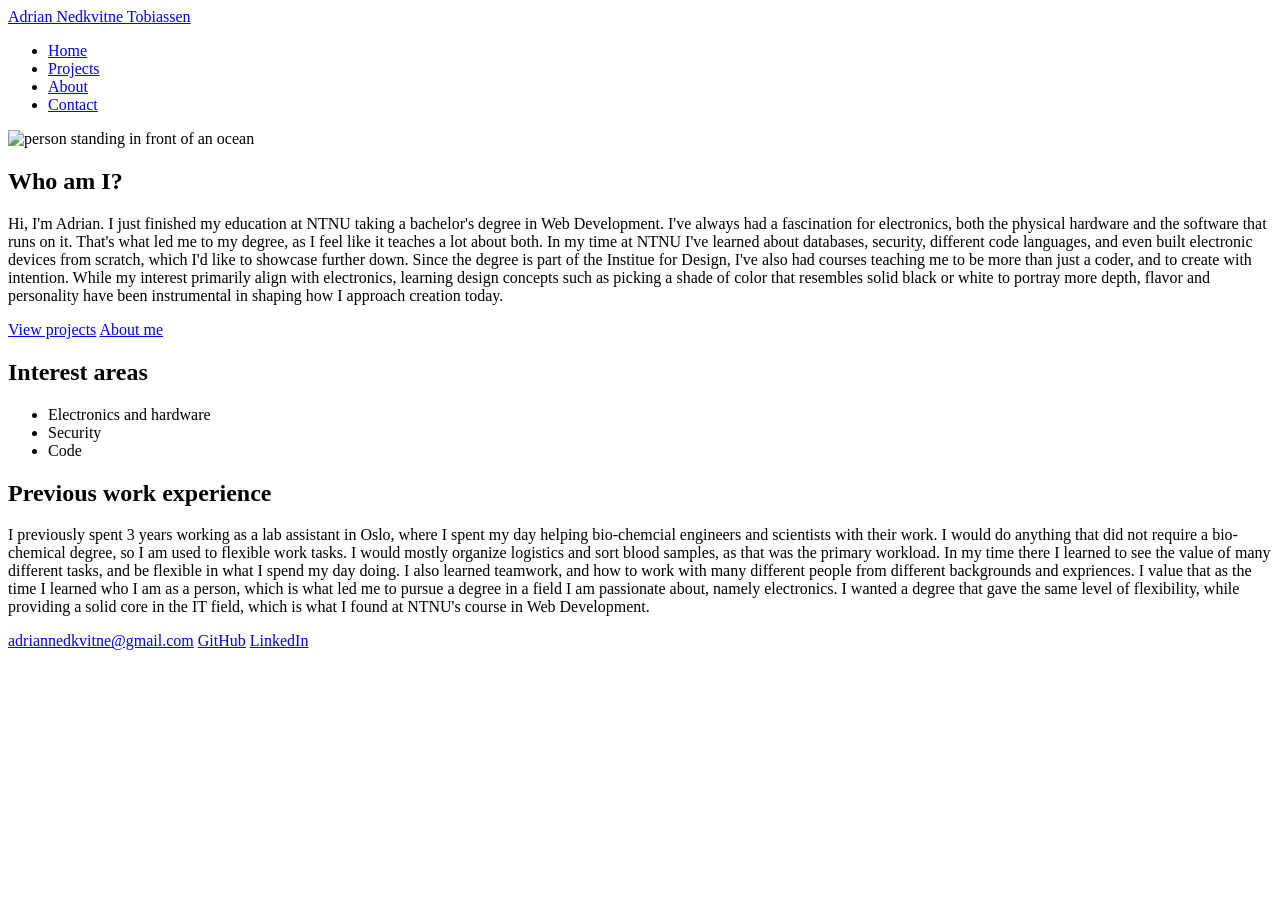
==== index.html @ 921c43de "Update index.html" ====
<!DOCTYPE html>
<html lang="en">

<head>
    <meta charset="UTF-8">
    <meta name="viewport" content="width=device-width, initial-scale=1.0">
    <title>Home</title>
    <meta name="description" content="Portfolio showcasing projects in electronics and web development" />
    <link rel="stylesheet" href="styles/styles.css">
    <script src="scripts/script.js" defer></script>
</head>

<body>
    <header>
        <div class="">
            <a class="portfolio-title" href="index.html">Adrian Nedkvitne Tobiassen</a>

            <nav class="portfolio-nav" aria-label="Main navigation">
                <ul class="nav-list">
                    <li><a class="nav-link active" href="index.html" aria-current="page">Home</a></li>
                    <li><a class="nav-link" href="projects.html">Projects</a></li>
                    <li><a class="nav-link" href="about.html">About</a></li>
                    <li><a class="nav-link" href="contact.html">Contact</a></li>
                </ul>
            </nav>
        </div>
    </header>


    <main>
        <section class="heading section">
            <div class="container heading-grid">
                <div class="heading-content">
                    <div class="heading-card-profile">
                        <img src="images/profile.jpg" alt="person standing in front of an ocean"
                            class="profile-image" />
                    </div>

                    <div class="heading-card-info">
                        <p class="heading-intro"></p>
                        <h1>Who am I?</h1>
                        <p class="heading-text">
                            Hi, I'm Adrian. I just finished my education at NTNU taking a bachelor's degree in Web Development. 
                            I've always had a fascination for electronics, both the physical hardware and the software that runs on it. 
                            That's what led me to my degree, as I feel like it teaches a lot about both. In my time at NTNU I've learned about databases, security, different code languages, and even built electronic devices from scratch, which I'd like to showcase further down.
                            Since the degree is part of the Institue for Design, I've also had courses teaching me to be more than just a coder, and to create with intention. 
                            While my interest primarily align with electronics, learning design concepts such as picking a shade of color that resembles solid black or white to portray more depth,
                             flavor and personality have been instrumental in shaping how I approach creation today.
                        </p>

                        <div class="heading-card-buttons">
                            <a class="button button-primary" href="projects.html">View projects</a>
                            <a class="button button-secondary" href="about.html">About me</a>
                        </div>
                    </div>
                </div>

                <aside class="heading-panel" aria-label="Interest areas">
                    <h2 class="panel-title">Interest areas</h2>
                    <ul class="panel-list">
                        <li>Electronics and hardware</li>
                        <li>Security</li>
                        <li>Code</li>
                    </ul>
                </aside>
            </div>
        </section>

    </main>

    <section>
        <h1>Previous work experience</h1>
        <p>
            I previously spent 3 years working as a lab assistant in Oslo, where I spent my day helping bio-chemcial engineers and scientists with their work. 
            I would do anything that did not require a bio-chemical degree, so I am used to flexible work tasks. I would mostly organize logistics and sort blood samples, as that was the primary workload. 
            In my time there I learned to see the value of many different tasks, and be flexible in what I spend my day doing. I also learned teamwork, and how to work with many different people from different backgrounds and expriences. 
            I value that as the time I learned who I am as a person, which is what led me to pursue a degree in a field I am passionate about, namely electronics. 
            I wanted a degree that gave the same level of flexibility, while providing a solid core in the IT field, which is what I found at NTNU's course in Web Development.
        </p>
    </section>

    <footer>
        <div class="contact-link-group">
          <a class="contact-link" href="mailto:adriannedkvitne@gmail.com">adriannedkvitne@gmail.com</a>
          <a class="contact-link" href="https://github.com/AdrianTobiassen">GitHub</a>
          <a class="contact-link" href="www.linkedin.com/in/adrian-nedkvitne-tobiassen-43bbab3b5">LinkedIn</a>
        </div>
    </footer>


</body>

</html>
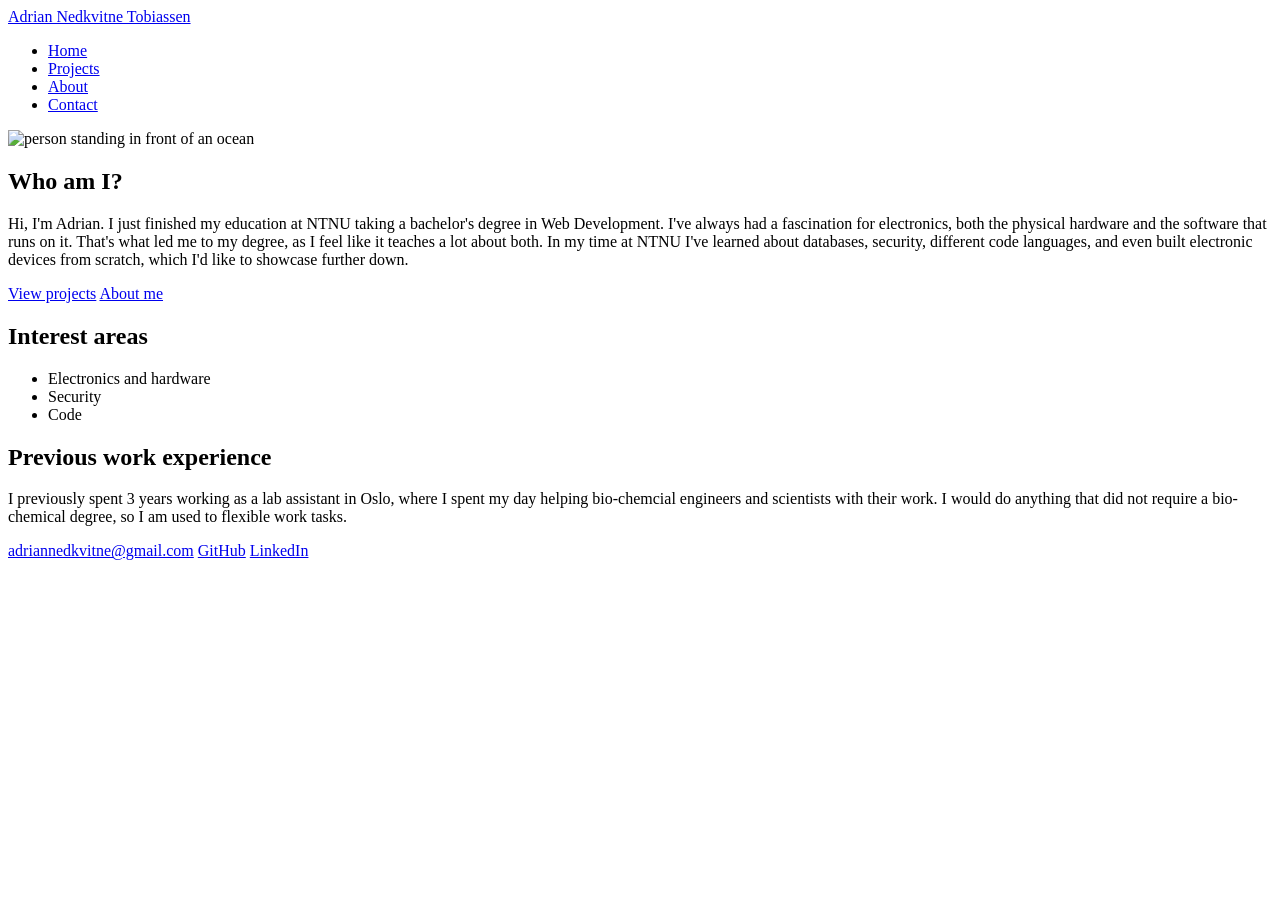
==== commit 802090d5: "Update index.html Removed unnecessary information" ====
--- a/index.html
+++ b/index.html
@@ -43,11 +43,6 @@
                             Hi, I'm Adrian. I just finished my education at NTNU taking a bachelor's degree in Web Development. 
                             I've always had a fascination for electronics, both the physical hardware and the software that runs on it. 
                             That's what led me to my degree, as I feel like it teaches a lot about both. In my time at NTNU I've learned about databases, security, different code languages, and even built electronic devices from scratch, which I'd like to showcase further down.
-                            Since the degree is part of the Institue for Design, I've also had courses teaching me to be more than just a coder, and to create with intention. 
-                            While my interest primarily align with electronics, learning design concepts such as picking a shade of color that resembles solid black or white to portray more depth,
-                             flavor and personality have been instrumental in shaping how I approach creation today.
-                        </p>
-
                         <div class="heading-card-buttons">
                             <a class="button button-primary" href="projects.html">View projects</a>
                             <a class="button button-secondary" href="about.html">About me</a>
@@ -72,18 +67,15 @@
         <h1>Previous work experience</h1>
         <p>
             I previously spent 3 years working as a lab assistant in Oslo, where I spent my day helping bio-chemcial engineers and scientists with their work. 
-            I would do anything that did not require a bio-chemical degree, so I am used to flexible work tasks. I would mostly organize logistics and sort blood samples, as that was the primary workload. 
-            In my time there I learned to see the value of many different tasks, and be flexible in what I spend my day doing. I also learned teamwork, and how to work with many different people from different backgrounds and expriences. 
-            I value that as the time I learned who I am as a person, which is what led me to pursue a degree in a field I am passionate about, namely electronics. 
-            I wanted a degree that gave the same level of flexibility, while providing a solid core in the IT field, which is what I found at NTNU's course in Web Development.
+            I would do anything that did not require a bio-chemical degree, so I am used to flexible work tasks.
         </p>
     </section>
 
     <footer>
         <div class="contact-link-group">
           <a class="contact-link" href="mailto:adriannedkvitne@gmail.com">adriannedkvitne@gmail.com</a>
-          <a class="contact-link" href="https://github.com/AdrianTobiassen">GitHub</a>
-          <a class="contact-link" href="www.linkedin.com/in/adrian-nedkvitne-tobiassen-43bbab3b5">LinkedIn</a>
+          <a class="contact-link" href="https://github.com/AdrianTobiassen" target="_blank">GitHub</a>
+          <a class="contact-link" href="https://www.linkedin.com/in/adrian-nedkvitne-tobiassen-43bbab3b5" target="_blank">LinkedIn</a>
         </div>
     </footer>
 
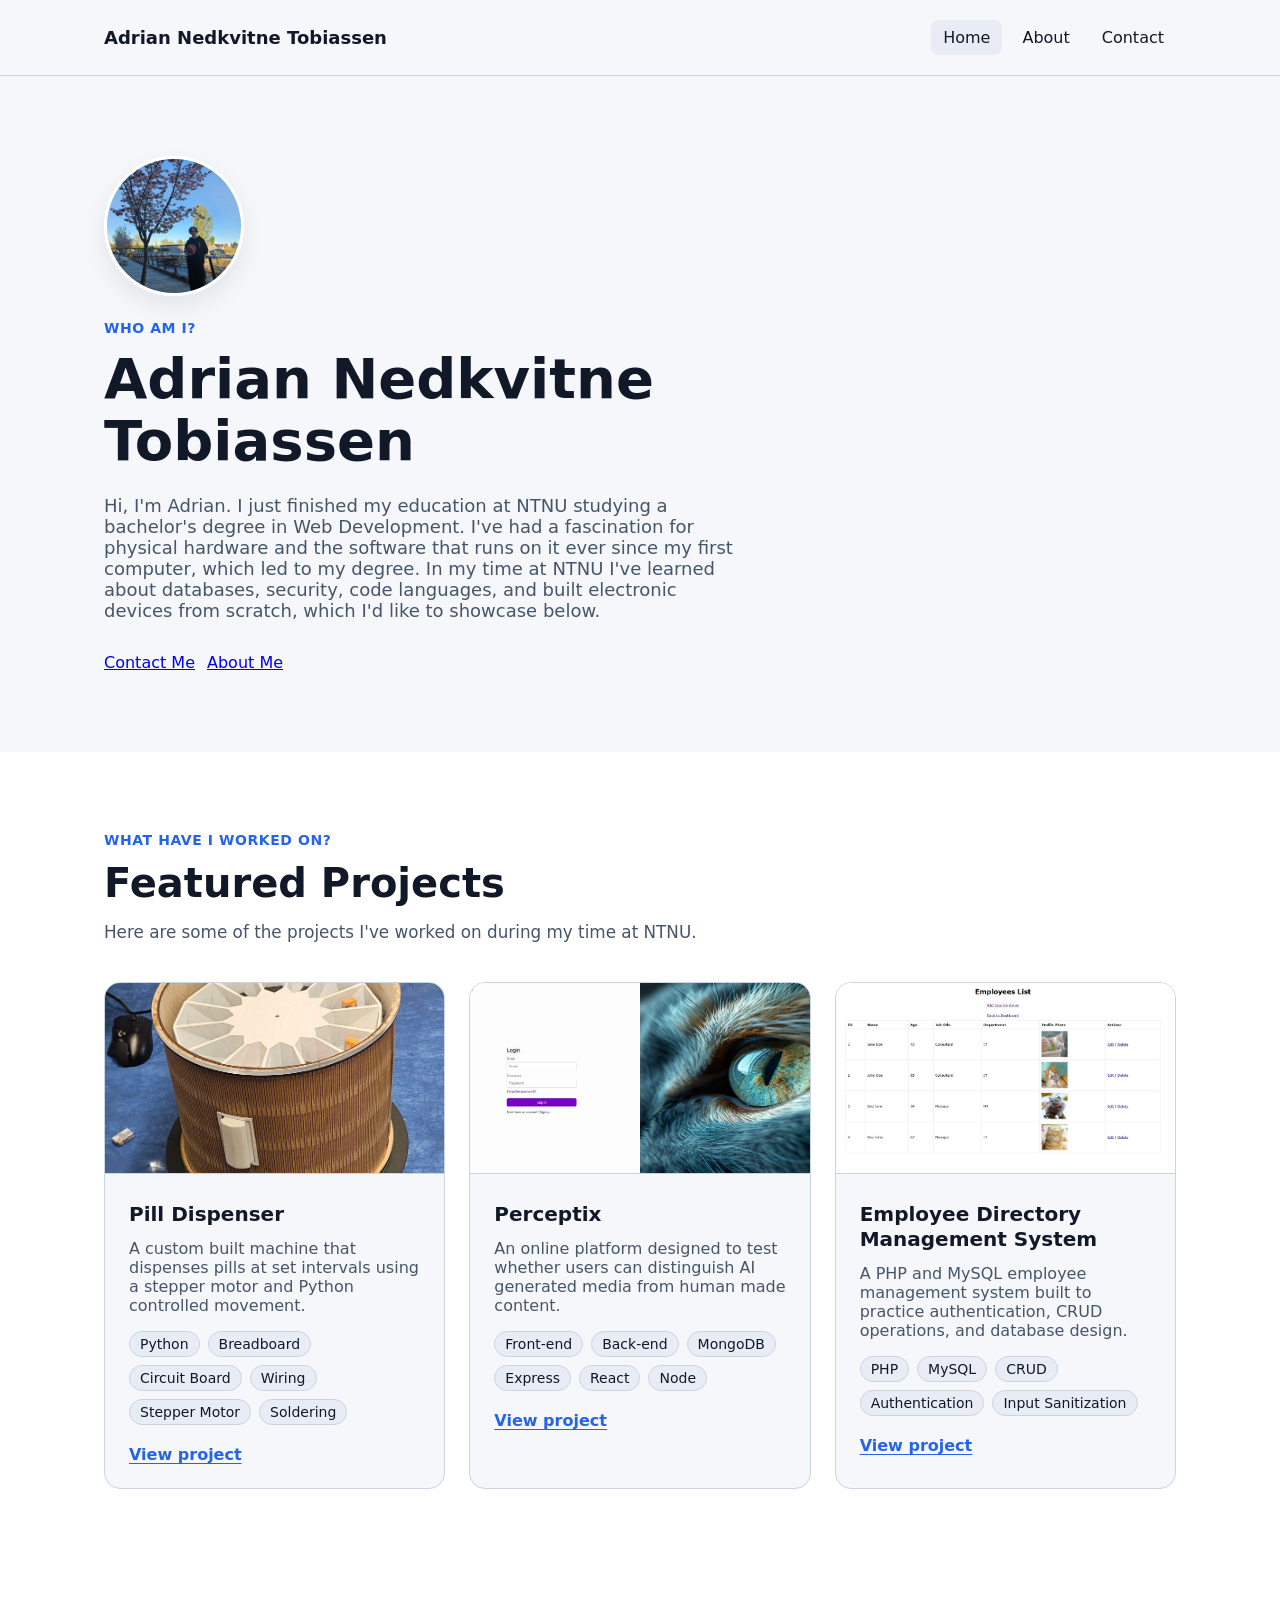
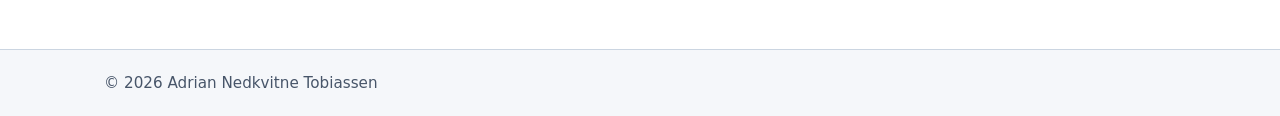
==== commit 3453a08c: "Update index.html, edited structure Updated index.html, added all pages and content, added styling, " ====
--- a/index.html
+++ b/index.html
@@ -4,82 +4,157 @@
 <head>
     <meta charset="UTF-8">
     <meta name="viewport" content="width=device-width, initial-scale=1.0">
-    <title>Home</title>
-    <meta name="description" content="Portfolio showcasing projects in electronics and web development" />
-    <link rel="stylesheet" href="styles/styles.css">
-    <script src="scripts/script.js" defer></script>
+    <link rel="icon" type="image/png" href="favicon.png">
+    <title>Adrian Nedkvitne Tobiassen Portfolio</title>
+    <link rel="stylesheet" href="css/styles.css">
 </head>
 
 <body>
-    <header>
-        <div class="">
+    <header class="portfolio-header">
+        <div class="portfolio-container portfolio-header-inner">
             <a class="portfolio-title" href="index.html">Adrian Nedkvitne Tobiassen</a>
 
-            <nav class="portfolio-nav" aria-label="Main navigation">
+            <nav class="portoflio-nav" aria-label="Main navigation">
                 <ul class="nav-list">
                     <li><a class="nav-link active" href="index.html" aria-current="page">Home</a></li>
-                    <li><a class="nav-link" href="projects.html">Projects</a></li>
-                    <li><a class="nav-link" href="about.html">About</a></li>
-                    <li><a class="nav-link" href="contact.html">Contact</a></li>
+                    <li><a class="nav-link" href="pages/about.html">About</a></li>
+                    <li><a class="nav-link" href="pages/contact.html">Contact</a></li>
                 </ul>
             </nav>
         </div>
     </header>
 
-
     <main>
-        <section class="heading section">
-            <div class="container heading-grid">
-                <div class="heading-content">
-                    <div class="heading-card-profile">
-                        <img src="images/profile.jpg" alt="person standing in front of an ocean"
-                            class="profile-image" />
+        <section class="portfolio-introduction">
+            <div class="portfolio-container portfolio-introduction-container">
+                <div class="portfolio-introduction-content">
+                    <div class="portfolio-portrait">
+                        <img class="portfolio-portrait-image" src="images/portrait.jpg"
+                            alt="person standing in front of a river under a cherry tree">
                     </div>
 
-                    <div class="heading-card-info">
-                        <p class="heading-intro"></p>
-                        <h1>Who am I?</h1>
-                        <p class="heading-text">
-                            Hi, I'm Adrian. I just finished my education at NTNU taking a bachelor's degree in Web Development. 
-                            I've always had a fascination for electronics, both the physical hardware and the software that runs on it. 
-                            That's what led me to my degree, as I feel like it teaches a lot about both. In my time at NTNU I've learned about databases, security, different code languages, and even built electronic devices from scratch, which I'd like to showcase further down.
-                        <div class="heading-card-buttons">
-                            <a class="button button-primary" href="projects.html">View projects</a>
-                            <a class="button button-secondary" href="about.html">About me</a>
-                        </div>
+                    <p class="portfolio-label">
+                        Who am I?
+                    </p>
+
+                    <h1>
+                        Adrian Nedkvitne Tobiassen
+                    </h1>
+
+                    <p class="portfolio-description">
+                        Hi, I'm Adrian. I just finished my education at NTNU studying a bachelor's degree in Web
+                        Development.
+                        I've had a fascination for physical hardware and the software
+                        that runs on it ever since my first computer, which led to my degree. In my time at
+                        NTNU I've learned about databases, security, code languages, and built
+                        electronic devices from scratch, which I'd like to showcase below.
+                    </p>
+
+                    <div class="portfolio-action-group">
+                        <a class="button button-primary" href="/pages/contact.html">
+                            Contact Me
+                        </a>
+
+                        <a class="button button-secondary" href="/pages/about.html">
+                            About Me
+                        </a>
                     </div>
+
                 </div>
-
-                <aside class="heading-panel" aria-label="Interest areas">
-                    <h2 class="panel-title">Interest areas</h2>
-                    <ul class="panel-list">
-                        <li>Electronics and hardware</li>
-                        <li>Security</li>
-                        <li>Code</li>
-                    </ul>
-                </aside>
             </div>
         </section>
 
+        <section class="portfolio-featured-projects">
+            <div class="portfolio-container">
+                <div class="portfolio-section-heading">
+                    <p class="portfolio-label">What have I worked on?</p>
+                    <h2>Featured Projects</h2>
+                    <p class="portfolio-section-description">
+                        Here are some of the projects I've worked on during my time at NTNU.
+                    </p>
+                </div>
+
+                <div class="portfolio-project-grid">
+                    <article class="portfolio-project-card">
+                        <img class="portfolio-project-image" src="images/pilldispenser.webp"
+                            alt="machine containing a windmill that moves small objects into a dispensable pocket">
+
+                        <div class="portfolio-project-card-content">
+                            <h3>Pill Dispenser</h3>
+                            <p>
+                                A custom built machine that dispenses pills at set intervals using a stepper motor and
+                                Python controlled movement.
+                            </p>
+
+                            <ul class="portfolio-tag-list" aria-label="Technologies and skills used">
+                                <li>Python</li>
+                                <li>Breadboard</li>
+                                <li>Circuit Board</li>
+                                <li>Wiring</li>
+                                <li>Stepper Motor</li>
+                                <li>Soldering</li>
+                            </ul>
+
+                            <a class="portfolio-text-link" href="projects/pill-dispenser.html">View project</a>
+                        </div>
+                    </article>
+
+                    <article class="portfolio-project-card">
+                        <img class="portfolio-project-image" src="images/perceptix.webp"
+                            alt="an AI generated cat looking at a log in screen">
+
+                        <div class="portfolio-project-card-content">
+                            <h3>Perceptix</h3>
+                            <p>
+                                An online platform designed to test whether users can distinguish AI generated media
+                                from human made content.
+                            </p>
+
+                            <ul class="portfolio-tag-list" aria-label="Technologies and skills used">
+                                <li>Front-end</li>
+                                <li>Back-end</li>
+                                <li>MongoDB</li>
+                                <li>Express</li>
+                                <li>React</li>
+                                <li>Node</li>
+                            </ul>
+
+                            <a class="portfolio-text-link" href="projects/perceptix.html">View project</a>
+                        </div>
+                    </article>
+
+                    <article class="portfolio-project-card">
+                        <img class="portfolio-project-image" src="images/employeelist.webp"
+                            alt="a list of employees with management options">
+
+                        <div class="portfolio-project-card-content">
+                            <h3>Employee Directory Management System</h3>
+                            <p>
+                                A PHP and MySQL employee management system built to practice authentication, CRUD
+                                operations, and database design.
+                            </p>
+
+                            <ul class="portfolio-tag-list" aria-label="Technologies and skills used">
+                                <li>PHP</li>
+                                <li>MySQL</li>
+                                <li>CRUD</li>
+                                <li>Authentication</li>
+                                <li>Input Sanitization</li>
+                            </ul>
+
+                            <a class="portfolio-text-link" href="projects/employee-directory.html">View project</a>
+                        </div>
+                    </article>
+                </div>
+            </div>
+        </section>
     </main>
 
-    <section>
-        <h1>Previous work experience</h1>
-        <p>
-            I previously spent 3 years working as a lab assistant in Oslo, where I spent my day helping bio-chemcial engineers and scientists with their work. 
-            I would do anything that did not require a bio-chemical degree, so I am used to flexible work tasks.
-        </p>
-    </section>
-
-    <footer>
-        <div class="contact-link-group">
-          <a class="contact-link" href="mailto:adriannedkvitne@gmail.com">adriannedkvitne@gmail.com</a>
-          <a class="contact-link" href="https://github.com/AdrianTobiassen" target="_blank">GitHub</a>
-          <a class="contact-link" href="https://www.linkedin.com/in/adrian-nedkvitne-tobiassen-43bbab3b5" target="_blank">LinkedIn</a>
+    <footer class="portfolio-footer">
+        <div class="portfolio-container portfolio-footer-content">
+            <p>© 2026 Adrian Nedkvitne Tobiassen</p>
         </div>
     </footer>
-
-
 </body>
 
 </html>
--- a/css/styles.css
+++ b/css/styles.css
@@ -0,0 +1,340 @@
+* {
+    box-sizing: border-box;
+}
+
+body {
+    margin: 0;
+    font-family: system-ui, sans-serif;
+
+    min-height: 100vh;
+    display: flex;
+    flex-direction: column;
+}
+
+main {
+    flex: 1;
+}
+
+/* Header */
+
+.portfolio-header {
+    border-bottom: 1px solid #cbd5e1;
+    background-color: #f5f7fa;
+}
+
+.portfolio-header-inner {
+    padding-top: 20px;
+    padding-bottom: 20px;
+
+    display: flex;
+    justify-content: space-between;
+    align-items: center;
+    gap: 24px;
+}
+
+.portfolio-container {
+    max-width: 1120px;
+    margin: 0 auto;
+    padding-left: 24px;
+    padding-right: 24px;
+}
+
+.portfolio-title {
+    font-weight: 700;
+    color: #111827;
+    text-decoration: none;
+    font-size: 1.125rem;
+}
+
+.nav-list {
+    display: flex;
+    gap: 8px;
+    list-style: none;
+    margin: 0;
+    padding: 0;
+}
+
+.nav-link {
+    display: inline-block;
+    color: #111827;
+    text-decoration: none;
+    padding: 8px 12px;
+    border-radius: 8px;
+}
+
+.nav-link:hover,
+.nav-link.active {
+    background-color: #e8edf5;
+}
+
+.site-title:focus-visible,
+.nav-link:focus-visible,
+.button:focus-visible,
+.portfolio-text-link:focus-visible {
+    outline: 3px solid #2563eb;
+    outline-offset: 3px;
+}
+
+.nav-list a {
+    color: #111827;
+    text-decoration: none;
+}
+
+
+/* Home - Main tag */
+
+.portfolio-introduction {
+    background-color: #f5f7fa;
+    padding: 80px 24px;
+}
+
+.portfolio-introduction-container {
+    display: block;
+}
+
+.portfolio-introduction-content {
+    max-width: 720px;
+}
+
+
+.portfolio-portrait {
+    width: 140px;
+    height: 140px;
+    margin-bottom: 24px;
+}
+
+.portfolio-portrait-image {
+    width: 100%;
+    height: 100%;
+    object-fit: cover;
+    border-radius: 50%;
+    border: 3px solid #ffffff;
+    box-shadow: 0 10px 24px rgba(15, 23, 42, 0.08);
+}
+
+.portfolio-label {
+    margin: 0 0 12px;
+    color: #2563eb;
+    font-weight: 700;
+    letter-spacing: 0.04em;
+    text-transform: uppercase;
+    font-size: 0.875rem;
+}
+
+h1 {
+    margin: 0 0 24px;
+    color: #111827;
+    font-size: clamp(2rem, 5vw, 3.5rem);
+    line-height: 1.1;
+}
+
+.portfolio-description {
+    margin: 0;
+    color: #475569;
+    font-size: 1.125rem;
+    max-width: 640px;
+}
+
+.portfolio-action-group {
+    display: flex;
+    flex-wrap: wrap;
+    gap: 12px;
+    margin-top: 32px;
+}
+
+/* Home - Main tag - Projects Section */
+
+.portfolio-featured-projects {
+    background-color: #ffffff;
+    padding: 80px 0;
+}
+
+.portfolio-section-heading {
+    max-width: 720px;
+    margin-bottom: 40px;
+}
+
+.portfolio-section-heading h2 {
+    margin: 0 0 16px;
+    color: #111827;
+    font-size: clamp(1.75rem, 4vw, 2.5rem);
+    line-height: 1.15;
+}
+
+.portfolio-section-description {
+    margin: 0;
+    color: #475569;
+    font-size: 1.05rem;
+    max-width: 640px;
+}
+
+.portfolio-project-grid {
+    display: grid;
+    grid-template-columns: repeat(3, 1fr);
+    gap: 24px;
+}
+
+.portfolio-project-card {
+    background-color: #f5f7fa;
+    border: 1px solid #cbd5e1;
+    border-radius: 16px;
+    overflow: hidden;
+}
+
+.portfolio-project-image {
+    width: 100%;
+    aspect-ratio: 16 / 9;
+    object-fit: cover;
+    border-bottom: 1px solid #cbd5e1;
+}
+
+.portfolio-project-card-content {
+    padding: 24px;
+}
+
+.portfolio-project-card h3 {
+    margin: 0 0 12px;
+    color: #111827;
+    font-size: 1.25rem;
+    line-height: 1.25;
+}
+
+.portfolio-project-card p {
+    margin: 0 0 16px;
+    color: #475569;
+}
+
+.portfolio-text-link {
+    color: #2563eb;
+    font-weight: 700;
+    text-underline-offset: 3px;
+}
+
+.portfolio-text-link:hover {
+    color: #1d4ed8;
+}
+
+
+.portfolio-tag-list {
+    display: flex;
+    flex-wrap: wrap;
+    gap: 8px;
+    list-style: none;
+    margin: 0 0 20px;
+    padding: 0;
+}
+
+.portfolio-tag-list li {
+    background-color: #e8edf5;
+    border: 1px solid #cbd5e1;
+    border-radius: 999px;
+    color: #111827;
+    font-size: 0.875rem;
+    padding: 4px 10px;
+}
+
+/* Projects */
+
+.portfolio-page-introduction {
+    background-color: #f5f7fa;
+    padding: 64px 0;
+}
+
+.portfolio-project-detail-content {
+    background-color: #ffffff;
+    padding: 64px 0;
+}
+
+.portfolio-project-detail-image {
+    width: 100%;
+    max-height: 520px;
+    object-fit: cover;
+    border: 1px solid #cbd5e1;
+    border-radius: 16px;
+    margin-bottom: 40px;
+}
+
+.portfolio-project-overview {
+    max-width: 760px;
+}
+
+.portfolio-project-overview section {
+    margin-bottom: 40px;
+}
+
+.portfolio-project-overview h2 {
+    margin: 0 0 12px;
+    color: #111827;
+    font-size: 1.5rem;
+    line-height: 1.2;
+}
+
+.portfolio-project-overview p {
+    margin: 0;
+    color: #475569;
+}
+
+
+
+/* Contact - Cards */
+
+.portfolio-contact-grid {
+    display: grid;
+    grid-template-columns: 1fr;
+    gap: 20px;
+    max-width: 760px;
+}
+
+.portfolio-contact-card {
+    background-color: #f5f7fa;
+    border: 1px solid #cbd5e1;
+    border-radius: 16px;
+    padding: 24px;
+}
+
+.portfolio-contact-card h2 {
+    margin: 0 0 12px;
+    color: #111827;
+    font-size: 1.25rem;
+}
+
+
+/* Footer */
+.portfolio-footer {
+    background-color: #f5f7fa;
+    border-top: 1px solid #cbd5e1;
+    margin-top: 80px;
+}
+
+.portfolio-footer-content {
+    padding-top: 24px;
+    padding-bottom: 24px;
+}
+
+.portfolio-footer p {
+    margin: 0;
+    color: #475569;
+    font-size: 0.95rem;
+}
+
+
+/* Media query */
+
+@media (max-width: 640px) {
+    .portfolio-header-inner {
+        flex-direction: column;
+        align-items: flex-start;
+    }
+
+    .portfolio-project-grid {
+        grid-template-columns: 1fr;
+    }
+
+    .nav-list {
+        flex-wrap: wrap;
+    }
+
+    .nav-link {
+        padding: 10px 12px;
+    }
+}
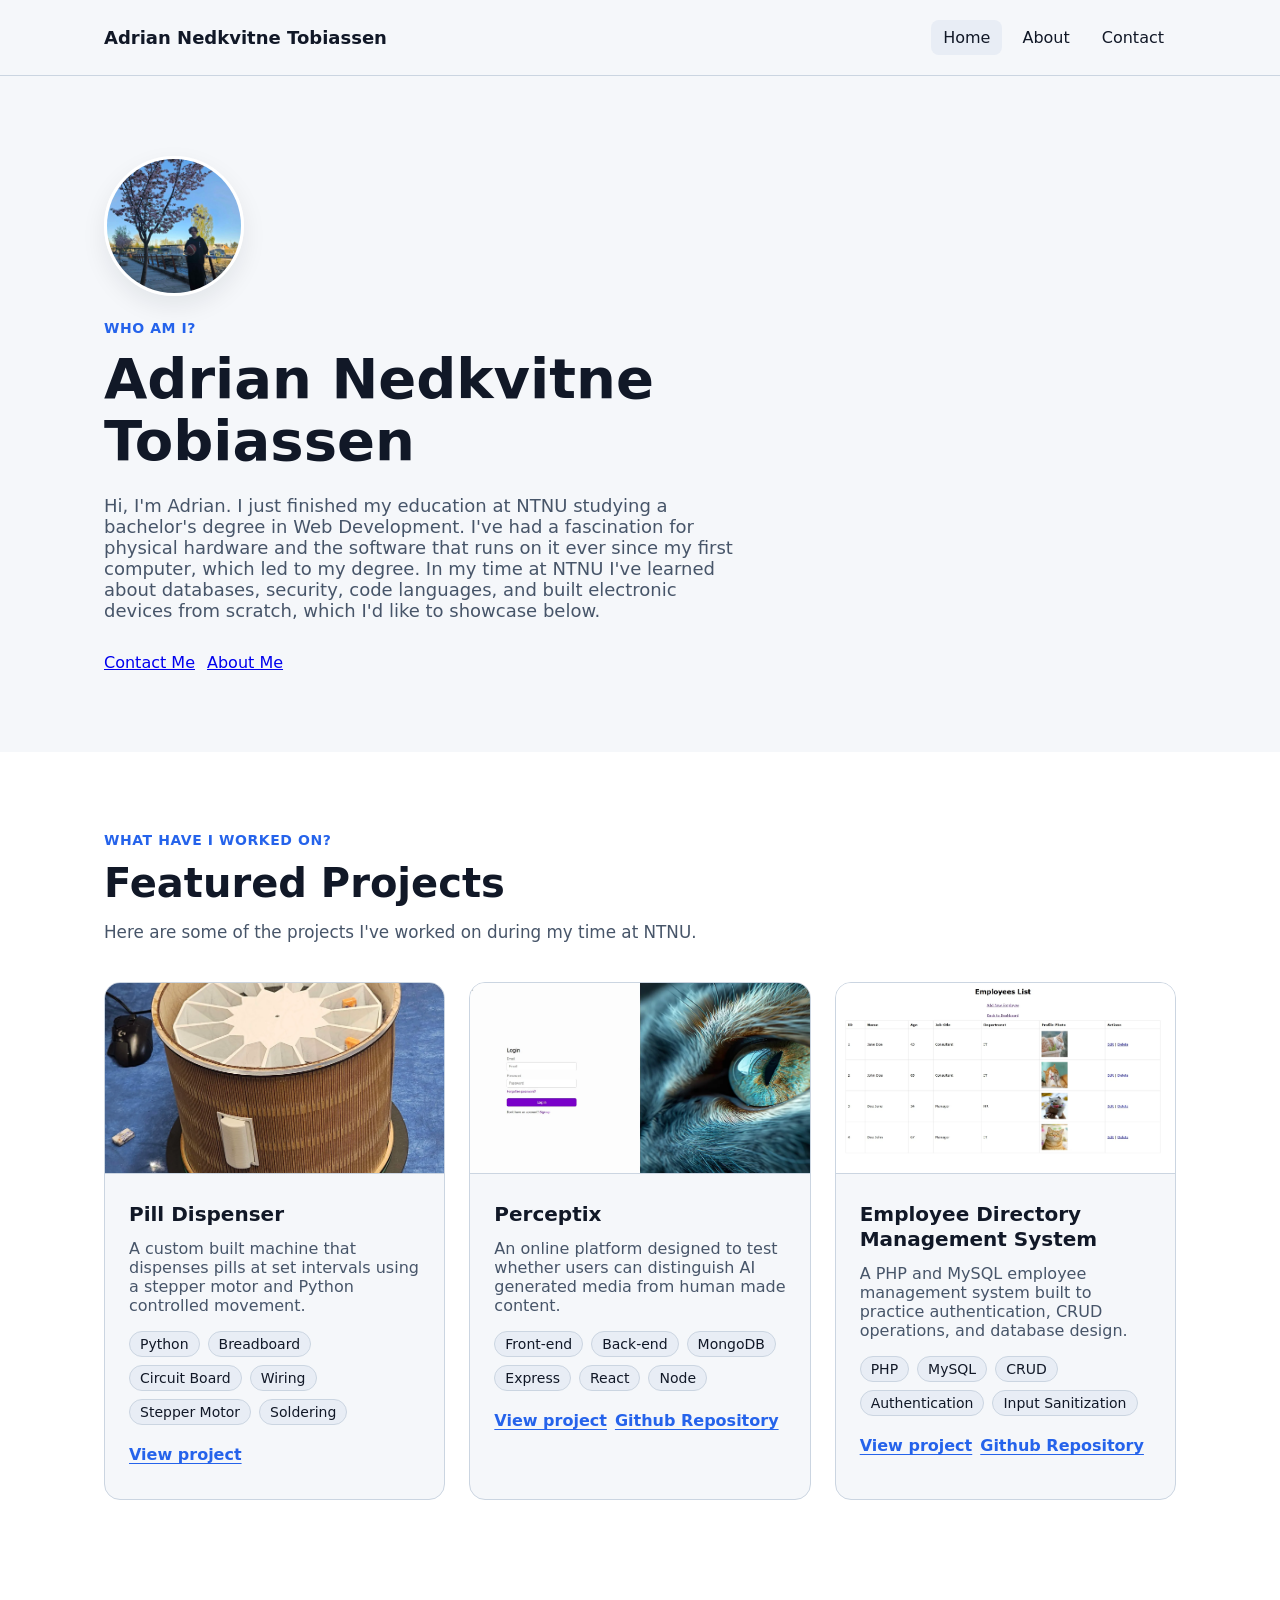
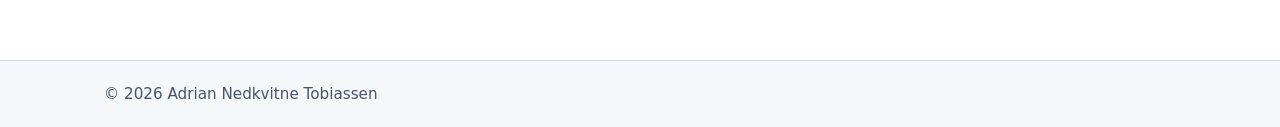
==== commit 7b4295be: "Update index.html Added the missing github repo links from the previous version" ====
--- a/index.html
+++ b/index.html
@@ -51,11 +51,11 @@
                     </p>
 
                     <div class="portfolio-action-group">
-                        <a class="button button-primary" href="/pages/contact.html">
+                        <a class="button button-primary" href="pages/contact.html">
                             Contact Me
                         </a>
 
-                        <a class="button button-secondary" href="/pages/about.html">
+                        <a class="button button-secondary" href="pages/about.html">
                             About Me
                         </a>
                     </div>
@@ -94,7 +94,6 @@
                                 <li>Stepper Motor</li>
                                 <li>Soldering</li>
                             </ul>
-
                             <a class="portfolio-text-link" href="projects/pill-dispenser.html">View project</a>
                         </div>
                     </article>
@@ -119,7 +118,12 @@
                                 <li>Node</li>
                             </ul>
 
-                            <a class="portfolio-text-link" href="projects/perceptix.html">View project</a>
+                            <div class="portfolio-tag-list">
+                                <a class="portfolio-text-link" href="projects/perceptix.html">View project</a>
+                                <a class="portfolio-text-link" target="_blank" rel="noopener"
+                                    href="https://github.com/idg2100-2025/idg2100-group-exam-g2-eca">Github
+                                    Repository</a>
+                            </div>
                         </div>
                     </article>
 
@@ -142,7 +146,12 @@
                                 <li>Input Sanitization</li>
                             </ul>
 
-                            <a class="portfolio-text-link" href="projects/employee-directory.html">View project</a>
+                            <div class="portfolio-tag-list">
+                                <a class="portfolio-text-link" href="projects/employee-directory.html">View project</a>
+                                <a class="portfolio-text-link" target="_blank" rel="noopener"
+                                    href="https://github.com/AdrianTobiassen/Oblig3-IDG2003-Backend">Github
+                                    Repository</a>
+                            </div>
                         </div>
                     </article>
                 </div>
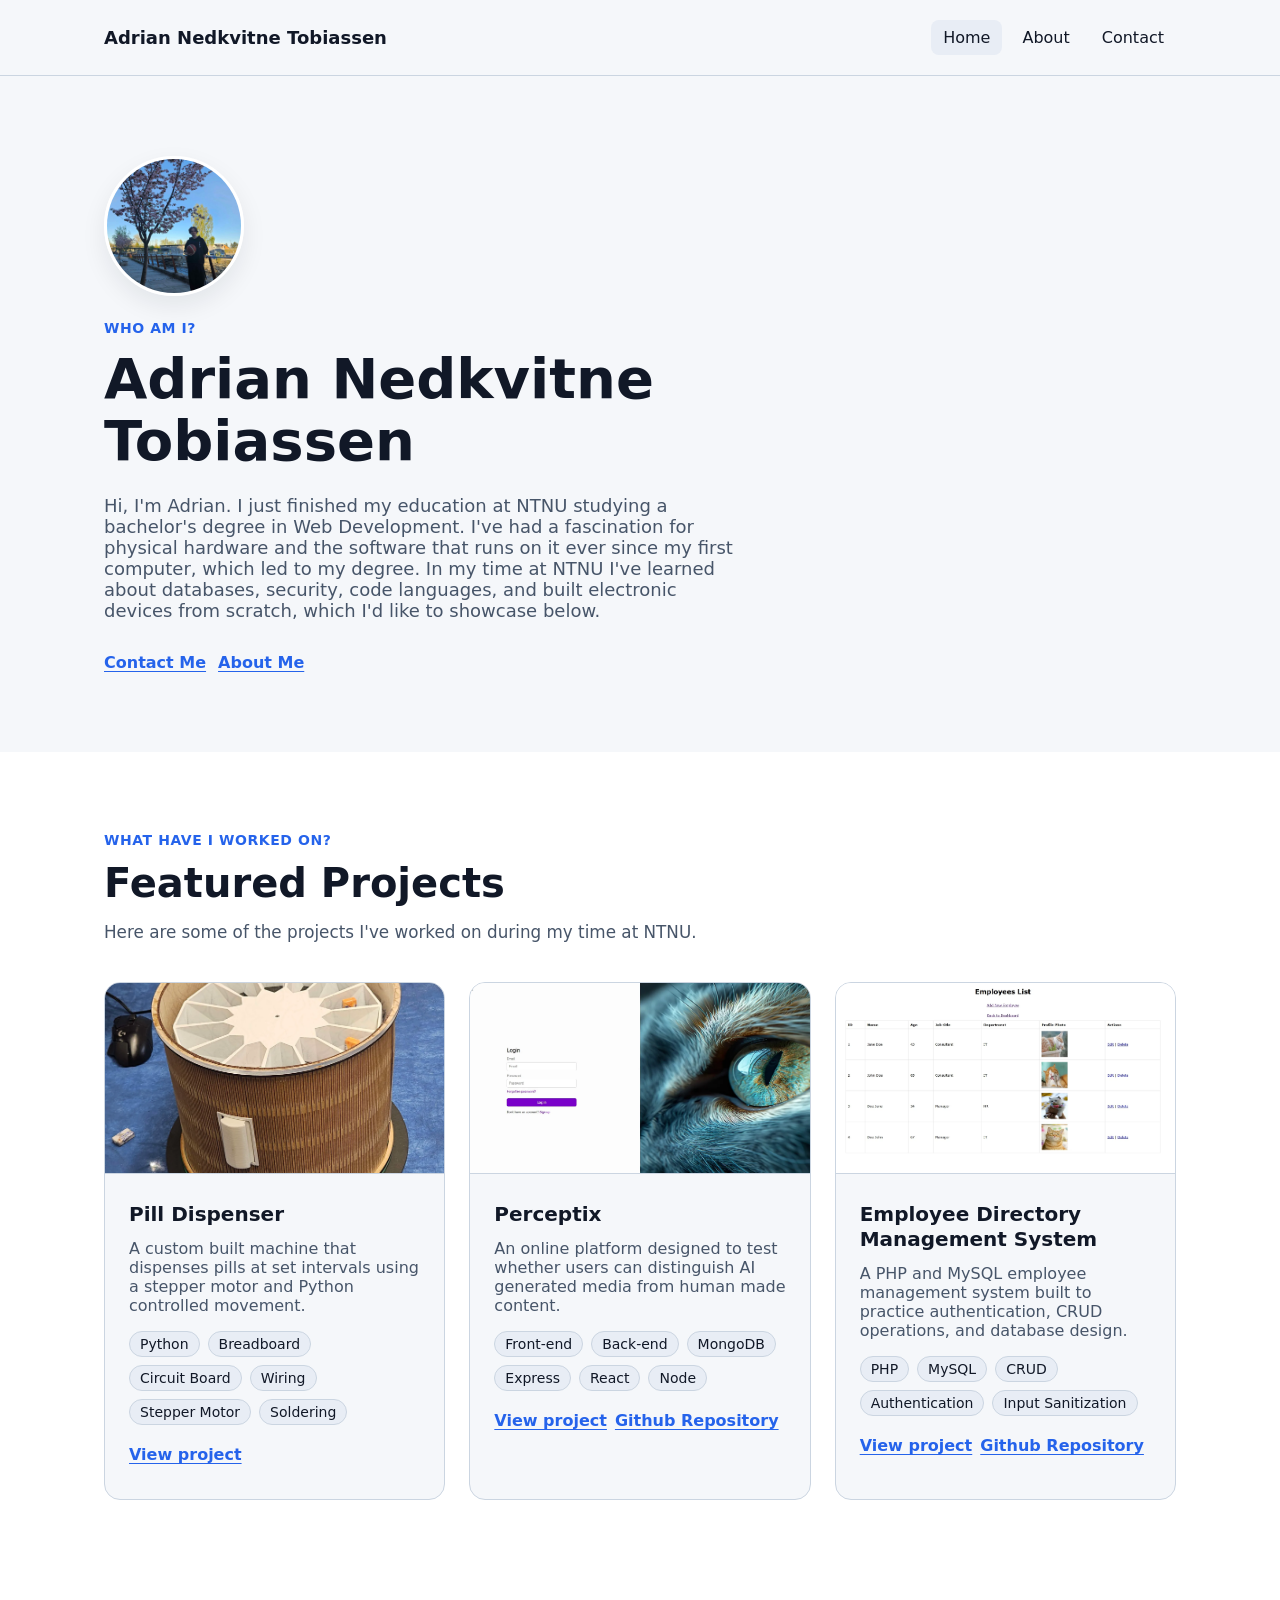
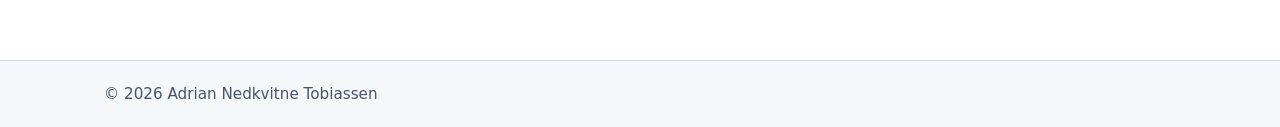
==== commit 5eff59c6: "Update index.html Fixed styles for the call to action buttons on the home page" ====
--- a/index.html
+++ b/index.html
@@ -51,11 +51,11 @@
                     </p>
 
                     <div class="portfolio-action-group">
-                        <a class="button button-primary" href="pages/contact.html">
+                        <a class="portfolio-text-link" href="pages/contact.html">
                             Contact Me
                         </a>
 
-                        <a class="button button-secondary" href="pages/about.html">
+                        <a class="portfolio-text-link" href="pages/about.html">
                             About Me
                         </a>
                     </div>
